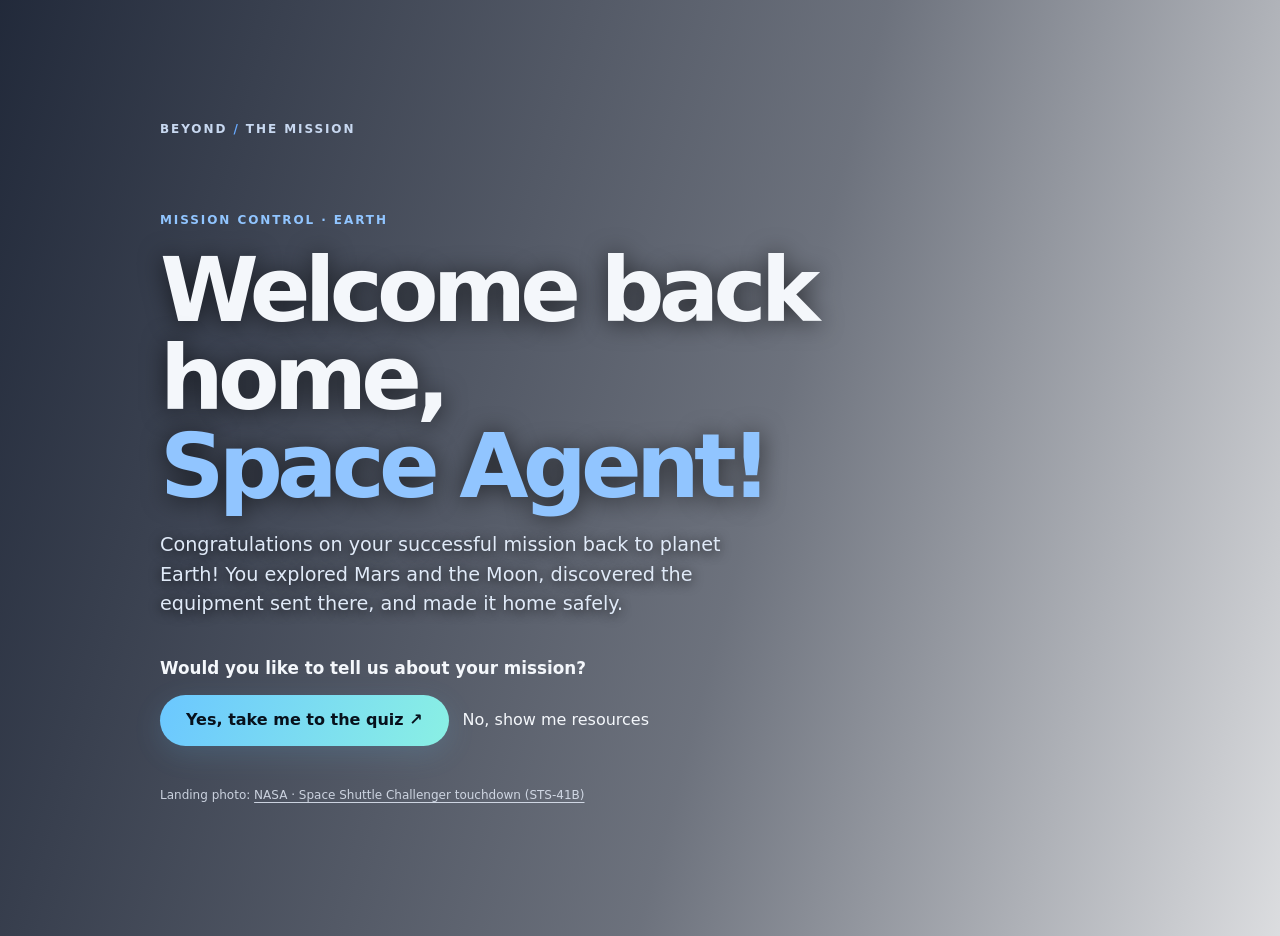
==== home.html @ 3537e102 "last hoem page to welcome back home the astron" ====
<!DOCTYPE html>
<html lang="en">
<head>
<meta charset="UTF-8">
<meta name="viewport" content="width=device-width, initial-scale=1.0">
<meta name="theme-color" content="#061735">
<meta name="description" content="Welcome home, Space Agent. Celebrate your successful mission exploring Mars and the Moon.">
<title>Welcome Home, Space Agent — Beyond the Mission</title>
<link rel="stylesheet" href="style.css">
<style>
body.home-page {
  min-height: 100vh;
  background:
    linear-gradient(105deg, rgba(3, 12, 31, .88), rgba(3, 12, 31, .58) 58%, rgba(3, 12, 31, .14)),
    url("https://images-assets.nasa.gov/image/S84-27717/S84-27717~large.jpg") center 52% / cover fixed;
}

.home-shell {
  display: grid;
  min-height: 100vh;
  align-items: center;
  width: min(100%, 1200px);
  margin: 0 auto;
  padding: clamp(24px, 6vw, 72px);
}

.home-content {
  max-width: 760px;
  padding: clamp(20px, 4vw, 48px);
}

.home-brand {
  color: #c8d8f0;
  font-size: .75rem;
  font-weight: 850;
  letter-spacing: .16em;
}

.home-brand span {
  color: #68aaff;
}

.home-kicker {
  margin-top: clamp(44px, 8vh, 76px);
  color: #91c5ff;
  font-size: .75rem;
  font-weight: 850;
  letter-spacing: .16em;
  text-transform: uppercase;
}

.home-content h1 {
  max-width: 740px;
  margin: 18px 0;
  font-size: clamp(2.8rem, 7vw, 5.7rem);
  line-height: .98;
  letter-spacing: -.065em;
  text-shadow: 0 2px 24px rgba(0, 0, 0, .6);
}

.home-content h1 em {
  color: #91c5ff;
  font-style: normal;
}

.home-copy {
  max-width: 590px;
  color: #e0eaf8;
  font-size: clamp(1rem, 2vw, 1.2rem);
  text-shadow: 0 2px 12px rgba(0, 0, 0, .8);
}

.home-question {
  margin: 36px 0 14px;
  font-size: 1.05rem;
  font-weight: 750;
}

.home-actions {
  display: flex;
  flex-wrap: wrap;
  gap: 14px;
}

.home-actions a {
  display: inline-flex;
  align-items: center;
  min-height: 48px;
}

.home-credit {
  margin-top: 40px;
  color: rgba(235, 243, 255, .8);
  font-size: .75rem;
}

.home-credit a {
  text-decoration: underline;
  text-underline-offset: 3px;
}

.home-actions a:focus-visible,
.home-credit a:focus-visible {
  outline: 3px solid #fff;
  outline-offset: 4px;
}

@media (max-width: 760px) {
  .home-shell {
    padding: 16px;
    background: linear-gradient(90deg, rgba(3, 12, 31, .35), rgba(3, 12, 31, .15));
  }

  .home-content {
    padding: 22px;
  }

  body.home-page {
    background-attachment: scroll;
  }
}
</style>
</head>
<body class="home-page">
<main class="home-shell">
  <section class="home-content" aria-labelledby="homeTitle">
    <div class="home-brand">BEYOND <span>/</span> THE MISSION</div>
    <div class="home-kicker">Mission control · Earth</div>
    <h1 id="homeTitle">Welcome back home,<br><em id="homeAgentGreeting">Space Agent!</em></h1>
    <p class="home-copy">Congratulations on your successful mission back to planet Earth! You explored Mars and the Moon, discovered the equipment sent there, and made it home safely.</p>
    <p class="home-question">Would you like to tell us about your mission?</p>
    <div class="home-actions">
      <a class="primary" href="quiz.html">Yes, take me to the quiz ↗</a>
      <!-- Resources currently live on the main page; replace this link if a dedicated resource page is added. -->
      <a class="secondary" href="index.html#sources">No, show me resources</a>
    </div>
    <p class="home-credit">Landing photo: <a href="https://images.nasa.gov/details/S84-27717" target="_blank" rel="noopener noreferrer">NASA · Space Shuttle Challenger touchdown (STS-41B)</a></p>
  </section>
</main>
<script>
const storedAgentName = localStorage.getItem("spaceAgentName");
if (storedAgentName) {
  const name = storedAgentName.trim().slice(0, 40);
  if (name) document.getElementById("homeAgentGreeting").textContent = `Space Agent ${name}!`;
  localStorage.removeItem("spaceAgentName");
}
</script>
</body>
</html>
---- style.css ----
:root {
    --bg: #080d18;
    --panel: #101a2b;
    --panel2: #142238;
    --text: #f4f7fb;
    --muted: #a8b6c9;
    --blue: #6bc7ff;
    --cyan: #8af0e4;
    --orange: #ffb36b;
    --line: rgba(180, 205, 235, .15);
    --shadow: 0 24px 70px rgba(0, 0, 0, .35);
}

* {
    box-sizing: border-box;
}

html {
    scroll-behavior: smooth;
    -ms-overflow-style: none;
}

html::-webkit-scrollbar {
    display: none;
    /* Chrome, Safari, Edge */
}

body::-webkit-scrollbar {
    display: none;
}

body {
    margin: 0;
    background: var(--bg);
    color: var(--text);
    font-family: Inter, ui-sans-serif, system-ui, -apple-system,
        BlinkMacSystemFont, "Segoe UI", sans-serif;
    line-height: 1.55;
    overflow-x: hidden;
    height: 100%;
}

a {
    color: inherit;
    text-decoration: none;
}

button {
    font: inherit;
}

/* =================================
   BACKGROUND STARS
================================= */

.stars,
.stars:before,
.stars:after {
    position: fixed;
    inset: 0;
    pointer-events: none;
    z-index: -1;
    background-image:
        radial-gradient(1px 1px at 12% 18%, #fff 98%, transparent),
        radial-gradient(1px 1px at 78% 26%, #fff 98%, transparent),
        radial-gradient(2px 2px at 48% 72%, #b9dcff 98%, transparent),
        radial-gradient(1px 1px at 90% 83%, #fff 98%, transparent),
        radial-gradient(1px 1px at 28% 91%, #fff 98%, transparent);
    background-size: 380px 380px;
    opacity: .45;
}

.stars:before,
.stars:after {
    content: "";
    transform: translate(120px, 80px);
    opacity: .35;
}

.stars:after {
    transform: translate(-80px, 160px);
    opacity: .2;
}

/* =================================
   NAVIGATION
================================= */

nav {
    position: absolute;
    top: 0;
    left: 0;
    width: 100%;
    z-index: 30;
    display: flex;
    align-items: center;
    justify-content: space-between;
    padding: 25px max(5vw, 22px);
    background: transparent;
    backdrop-filter: none;
    border-bottom: none;
}

.brand {
    font-weight: 850;
    letter-spacing: .15em;
    font-size: .95rem;
}

.brand span {
    color: var(--blue);
}

/* Dropdown menu */

.nav-dropdown {
    position: relative;
    z-index: 30;
}

.nav-dropdown summary {
    list-style: none;
    cursor: pointer;
    width: 48px;
    height: 43px;
    border: 1px solid rgba(138, 240, 228, .45);
    border-radius: 12px;
    display: flex;
    flex-direction: column;
    justify-content: center;
    align-items: center;
    gap: 6px;
    background: rgba(138, 240, 228, .07);
    box-shadow: 0 0 18px rgba(138, 240, 228, .08);
    transition: .3s ease;
}

.nav-dropdown summary::-webkit-details-marker {
    display: none;
}

.nav-dropdown summary:hover,
.nav-dropdown[open] summary {
    background: rgba(138, 240, 228, .18);
    box-shadow: 0 0 25px rgba(138, 240, 228, .25);
    border-color: var(--cyan);
}

.nav-dropdown summary span {
    display: block;
    width: 19px;
    height: 2px;
    border-radius: 5px;
    background: var(--cyan);
    transition: .3s ease;
}

.nav-dropdown[open] summary span:first-child {
    transform: translateY(8px) rotate(45deg);
}

.nav-dropdown[open] summary span:nth-child(2) {
    opacity: 0;
}

.nav-dropdown[open] summary span:last-child {
    transform: translateY(-8px) rotate(-45deg);
}

.dropdown-links {
    position: absolute;
    top: 57px;
    right: 0;
    width: 210px;
    padding: 12px;
    background: rgba(12, 24, 40, .97);
    border: 1px solid rgba(138, 240, 228, .25);
    border-radius: 15px;
    backdrop-filter: blur(20px);
    box-shadow: 0 20px 45px rgba(0, 0, 0, .4);
    display: grid;
    gap: 4px;
}

.dropdown-links a {
    padding: 11px 13px;
    color: var(--muted);
    font-size: .9rem;
    border-radius: 8px;
    transition: .25s ease;
}

.dropdown-links a:hover {
    color: var(--cyan);
    background: rgba(138, 240, 228, .09);
    padding-left: 19px;
}

/* =================================
   HERO SECTION
================================= */

.hero {
    min-height: 100vh;
    display: grid;
    grid-template-columns: 1fr 1fr;
    align-items: end;
    gap: 5vw;
    padding: 140px max(7vw, 24px) 105px;
    position: relative;
    overflow: hidden;
}

.hero-content {
    position: relative;
    z-index: 5;
    padding-bottom: 15px;
    max-width: 650px;
    min-width: 0;
}

.eyebrow {
    display: inline-flex;
    align-items: center;
    gap: 9px;
    color: var(--cyan);
    font-size: .74rem;
    font-weight: 800;
    letter-spacing: .17em;
    text-transform: uppercase;
}

.dot {
    width: 7px;
    height: 7px;
    border-radius: 50%;
    background: var(--cyan);
    box-shadow: 0 0 15px var(--cyan);
    flex-shrink: 0;
}

h1 {
    font-size: clamp(3.5rem, 6.5vw, 6.3rem);
    line-height: .94;
    letter-spacing: -.075em;
    margin: 22px 0 25px;
    max-width: 760px;
}

h1 em {
    font-style: normal;
    color: var(--blue);
}

.hero-content p {
    font-size: 1.1rem;
    color: var(--muted);
    max-width: 520px;
    line-height: 1.8;
}

/* =================================
   BUTTONS
================================= */

.actions {
    display: flex;
    gap: 13px;
    flex-wrap: wrap;
    z-index: 6;
    margin-top: 40px;
    margin-bottom: 25px;
}

.nav-cta,
.primary {
    background: linear-gradient(110deg, var(--blue), var(--cyan));
    color: #07111c;
    font-weight: 800;
    border: 0;
    border-radius: 999px;
    padding: 11px 18px;
    cursor: pointer;
    box-shadow: 0 8px 28px #69c8ff25;
    transition: .3s ease;
}

.primary {
    display: inline-flex;
    align-items: center;
    justify-content: center;
    min-height: 50px;
    max-width: 100%;
}

.primary:hover {
    transform: translateY(-3px);
    box-shadow: 0 12px 35px #69c8ff45;
}

/* =================================
   VIDEO SECTION
================================= */

.hero-art {
    position: relative;
    min-height: 430px;
    height: min(65vh, 540px);
    display: block;
    overflow: hidden;
    border-radius: 22px;
    border: 1px solid rgba(138, 240, 228, .15);
    background: #101a2b;
    box-shadow: 0 25px 80px rgba(0, 0, 0, .35);
    transform: translateY(-70px);
}


.hero-video {
    position: absolute;
    inset: 0;
    width: 100%;
    height: 100%;
    object-fit: cover;
    opacity: .88;
    border: none;
    pointer-events: none;
    user-select: none;
    -webkiit-user-select: none;
}

.video-overlay {
    position: absolute;
    inset: 0;
    background: linear-gradient(0deg,
            rgba(5, 12, 24, .8),
            transparent 45%,
            rgba(5, 12, 24, .08));
    pointer-events: none;
}

.video-caption {
    position: absolute;
    bottom: 22px;
    left: 22px;
    display: flex;
    align-items: center;
    gap: 10px;
    font-size: .7rem;
    letter-spacing: .17em;
    font-weight: 800;
    color: var(--cyan);
}



/* =================================
   RESPONSIVE DESIGN
================================= */

@media(max-width: 850px) {

    .hero {
        grid-template-columns: 1fr;
        padding-top: 125px;
        gap: 35px;
        min-height: auto;
        display: flex;
        flex-direction: column;
        align-items: stretch;
    }

    .hero-content {
        padding-bottom: 0;
        width: 100%;
        display: contents;
    }

    .eyebrow,
    .hero h1,
    .hero-content p {
        order: 1;
    }

    .hero-art {
        order: 2;
        width: 100%;
        transform: none;
        height: 380px;
        min-height: 300px;
        margin-top: 0;
    }

    .actions {
        margin-bottom: 20px;
        margin-top: 0;
        width: 100%;
        order: 3;
    }

    .primary {
        width: 100%;
    }
}

@media(max-width: 600px) {

    nav {
        padding: 20px;
    }

    .brand {
        font-size: .8rem;
    }

    .hero {
        padding: 115px 22px 55px;
    }

    .hero h1 {
        font-size: clamp(3.2rem, 13vw, 4.5rem);
    }

    .hero-content p {
        font-size: 1rem;
    }

    .hero-art {
        height: 300px;
        min-height: 260px;
        border-radius: 16px;
    }

    .primary {
        width: 100%;
    }

    .actions {
        margin-top: 28px;
        margin-bottom: 20px;
    }

}

/* =================================
   Responsive design for the start exploring button
================================= */

/* Desktop */
.primary {
    display: inline-flex;
    align-items: center;
    justify-content: center;
    min-height: 48px;
    padding: 13px 26px;
    font-size: 1rem;
    white-space: nowrap;
    text-align: center;
    transition: all .3s ease;
}

/* Tablet */
@media (max-width: 850px) {
    .primary {
        padding: 13px 24px;
        font-size: .95rem;
    }
}

/* Mobile */
@media (max-width: 600px) {
    .actions {
        width: 100%;
    }

    .primary {
        width: 100%;
        min-height: 50px;
        padding: 14px 20px;
        font-size: .95rem;
    }
}

/* Small mobile screens */
@media (max-width: 380px) {
    .primary {
        font-size: .88rem;
        padding: 12px 16px;
    }
}
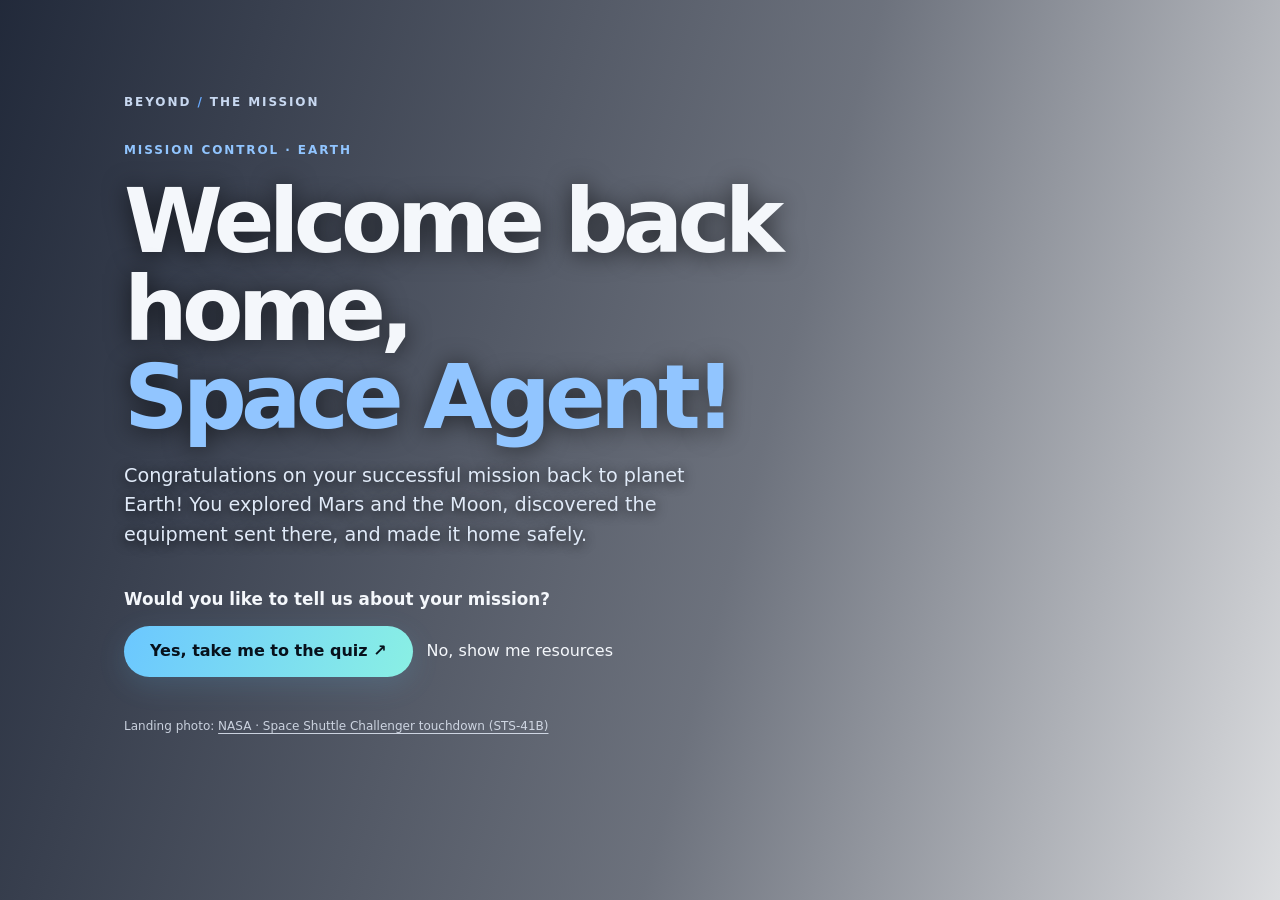
==== commit 3b6021f7: "Summary Levelled the titles on the page Added favicon on the webpages Edited the titles" ====
--- a/home.html
+++ b/home.html
@@ -1,149 +1,44 @@
 <!DOCTYPE html>
 <html lang="en">
+
 <head>
-<meta charset="UTF-8">
-<meta name="viewport" content="width=device-width, initial-scale=1.0">
-<meta name="theme-color" content="#061735">
-<meta name="description" content="Welcome home, Space Agent. Celebrate your successful mission exploring Mars and the Moon.">
-<title>Welcome Home, Space Agent — Beyond the Mission</title>
-<link rel="stylesheet" href="style.css">
-<style>
-body.home-page {
-  min-height: 100vh;
-  background:
-    linear-gradient(105deg, rgba(3, 12, 31, .88), rgba(3, 12, 31, .58) 58%, rgba(3, 12, 31, .14)),
-    url("https://images-assets.nasa.gov/image/S84-27717/S84-27717~large.jpg") center 52% / cover fixed;
-}
+  <meta charset="UTF-8">
+  <meta name="viewport" content="width=device-width, initial-scale=1.0">
+  <meta name="theme-color" content="#061735">
+  <meta name="description"
+    content="Welcome home, Space Agent. Celebrate your successful mission exploring Mars and the Moon.">
+  <title>Welcome Home - Beyond The Mission</title>
+  <link rel="stylesheet" href="style.css">
+  <link rel="stylesheet" href="home.css">
+  <link rel="icon" type="image/png" href="media/Space Apps Logo Color and White motif.png">
+</head>
 
-.home-shell {
-  display: grid;
-  min-height: 100vh;
-  align-items: center;
-  width: min(100%, 1200px);
-  margin: 0 auto;
-  padding: clamp(24px, 6vw, 72px);
-}
+<body class="home-page">
+  <main class="home-shell">
+    <section class="home-content" aria-labelledby="homeTitle">
+      <div class="home-brand">BEYOND <span>/</span> THE MISSION</div>
+      <div class="home-kicker">Mission control · Earth</div>
+      <h1 id="homeTitle">Welcome back home,<br><em id="homeAgentGreeting">Space Agent!</em></h1>
+      <p class="home-copy">Congratulations on your successful mission back to planet Earth! You explored Mars and the
+        Moon, discovered the equipment sent there, and made it home safely.</p>
+      <p class="home-question">Would you like to tell us about your mission?</p>
+      <div class="home-actions">
+        <a class="primary" href="quiz.html">Yes, take me to the quiz ↗</a>
+        <!-- Resources currently live on the main page; replace this link if a dedicated resource page is added. -->
+        <a class="secondary" href="resources.html">No, show me resources</a>
+      </div>
+      <p class="home-credit">Landing photo: <a href="https://images.nasa.gov/details/S84-27717" target="_blank"
+          rel="noopener noreferrer">NASA · Space Shuttle Challenger touchdown (STS-41B)</a></p>
+    </section>
+  </main>
+  <script>
+    const storedAgentName = localStorage.getItem("spaceAgentName");
+    if (storedAgentName) {
+      const name = storedAgentName.trim().slice(0, 40);
+      if (name) document.getElementById("homeAgentGreeting").textContent = `Space Agent ${name}!`;
+      localStorage.removeItem("spaceAgentName");
+    }
+  </script>
+</body>
 
-.home-content {
-  max-width: 760px;
-  padding: clamp(20px, 4vw, 48px);
-}
-
-.home-brand {
-  color: #c8d8f0;
-  font-size: .75rem;
-  font-weight: 850;
-  letter-spacing: .16em;
-}
-
-.home-brand span {
-  color: #68aaff;
-}
-
-.home-kicker {
-  margin-top: clamp(44px, 8vh, 76px);
-  color: #91c5ff;
-  font-size: .75rem;
-  font-weight: 850;
-  letter-spacing: .16em;
-  text-transform: uppercase;
-}
-
-.home-content h1 {
-  max-width: 740px;
-  margin: 18px 0;
-  font-size: clamp(2.8rem, 7vw, 5.7rem);
-  line-height: .98;
-  letter-spacing: -.065em;
-  text-shadow: 0 2px 24px rgba(0, 0, 0, .6);
-}
-
-.home-content h1 em {
-  color: #91c5ff;
-  font-style: normal;
-}
-
-.home-copy {
-  max-width: 590px;
-  color: #e0eaf8;
-  font-size: clamp(1rem, 2vw, 1.2rem);
-  text-shadow: 0 2px 12px rgba(0, 0, 0, .8);
-}
-
-.home-question {
-  margin: 36px 0 14px;
-  font-size: 1.05rem;
-  font-weight: 750;
-}
-
-.home-actions {
-  display: flex;
-  flex-wrap: wrap;
-  gap: 14px;
-}
-
-.home-actions a {
-  display: inline-flex;
-  align-items: center;
-  min-height: 48px;
-}
-
-.home-credit {
-  margin-top: 40px;
-  color: rgba(235, 243, 255, .8);
-  font-size: .75rem;
-}
-
-.home-credit a {
-  text-decoration: underline;
-  text-underline-offset: 3px;
-}
-
-.home-actions a:focus-visible,
-.home-credit a:focus-visible {
-  outline: 3px solid #fff;
-  outline-offset: 4px;
-}
-
-@media (max-width: 760px) {
-  .home-shell {
-    padding: 16px;
-    background: linear-gradient(90deg, rgba(3, 12, 31, .35), rgba(3, 12, 31, .15));
-  }
-
-  .home-content {
-    padding: 22px;
-  }
-
-  body.home-page {
-    background-attachment: scroll;
-  }
-}
-</style>
-</head>
-<body class="home-page">
-<main class="home-shell">
-  <section class="home-content" aria-labelledby="homeTitle">
-    <div class="home-brand">BEYOND <span>/</span> THE MISSION</div>
-    <div class="home-kicker">Mission control · Earth</div>
-    <h1 id="homeTitle">Welcome back home,<br><em id="homeAgentGreeting">Space Agent!</em></h1>
-    <p class="home-copy">Congratulations on your successful mission back to planet Earth! You explored Mars and the Moon, discovered the equipment sent there, and made it home safely.</p>
-    <p class="home-question">Would you like to tell us about your mission?</p>
-    <div class="home-actions">
-      <a class="primary" href="quiz.html">Yes, take me to the quiz ↗</a>
-      <!-- Resources currently live on the main page; replace this link if a dedicated resource page is added. -->
-      <a class="secondary" href="index.html#sources">No, show me resources</a>
-    </div>
-    <p class="home-credit">Landing photo: <a href="https://images.nasa.gov/details/S84-27717" target="_blank" rel="noopener noreferrer">NASA · Space Shuttle Challenger touchdown (STS-41B)</a></p>
-  </section>
-</main>
-<script>
-const storedAgentName = localStorage.getItem("spaceAgentName");
-if (storedAgentName) {
-  const name = storedAgentName.trim().slice(0, 40);
-  if (name) document.getElementById("homeAgentGreeting").textContent = `Space Agent ${name}!`;
-  localStorage.removeItem("spaceAgentName");
-}
-</script>
-</body>
 </html>
--- a/home.css
+++ b/home.css
@@ -0,0 +1,112 @@
+body.home-page {
+    min-height: 100vh;
+    background:
+        linear-gradient(105deg, rgba(3, 12, 31, .88), rgba(3, 12, 31, .58) 58%, rgba(3, 12, 31, .14)),
+        url("https://images-assets.nasa.gov/image/S84-27717/S84-27717~large.jpg") center 52% / cover fixed;
+}
+
+.home-shell {
+    display: grid;
+    min-height: 100vh;
+    align-items: center;
+    width: min(100%, 1200px);
+    margin: 0 auto;
+    padding: clamp(16px, 4vw, 48px);
+}
+
+.home-content {
+    max-width: 760px;
+    padding: clamp(20px, 3vw, 36px);
+    transform: translateY(-30px);
+}
+
+.home-brand {
+    color: #c8d8f0;
+    font-size: .75rem;
+    font-weight: 850;
+    letter-spacing: .16em;
+}
+
+.home-brand span {
+    color: #68aaff;
+}
+
+.home-kicker {
+    margin-top: 30px;
+    color: #91c5ff;
+    font-size: .75rem;
+    font-weight: 850;
+    letter-spacing: .16em;
+    text-transform: uppercase;
+}
+
+.home-content h1 {
+    max-width: 740px;
+    margin: 18px 0;
+    font-size: clamp(2.8rem, 7vw, 5.7rem);
+    line-height: .98;
+    letter-spacing: -.065em;
+    text-shadow: 0 2px 24px rgba(0, 0, 0, .6);
+}
+
+.home-content h1 em {
+    color: #91c5ff;
+    font-style: normal;
+}
+
+.home-copy {
+    max-width: 590px;
+    color: #e0eaf8;
+    font-size: clamp(1rem, 2vw, 1.2rem);
+    text-shadow: 0 2px 12px rgba(0, 0, 0, .8);
+}
+
+.home-question {
+    margin: 36px 0 14px;
+    font-size: 1.05rem;
+    font-weight: 750;
+}
+
+.home-actions {
+    display: flex;
+    flex-wrap: wrap;
+    gap: 14px;
+}
+
+.home-actions a {
+    display: inline-flex;
+    align-items: center;
+    min-height: 48px;
+}
+
+.home-credit {
+    margin-top: 40px;
+    color: rgba(235, 243, 255, .8);
+    font-size: .75rem;
+}
+
+.home-credit a {
+    text-decoration: underline;
+    text-underline-offset: 3px;
+}
+
+.home-actions a:focus-visible,
+.home-credit a:focus-visible {
+    outline: 3px solid #fff;
+    outline-offset: 4px;
+}
+
+@media (max-width: 760px) {
+    .home-shell {
+        padding: 16px;
+        background: linear-gradient(90deg, rgba(3, 12, 31, .35), rgba(3, 12, 31, .15));
+    }
+
+    .home-content {
+        padding: 22px;
+    }
+
+    body.home-page {
+        background-attachment: scroll;
+    }
+}
